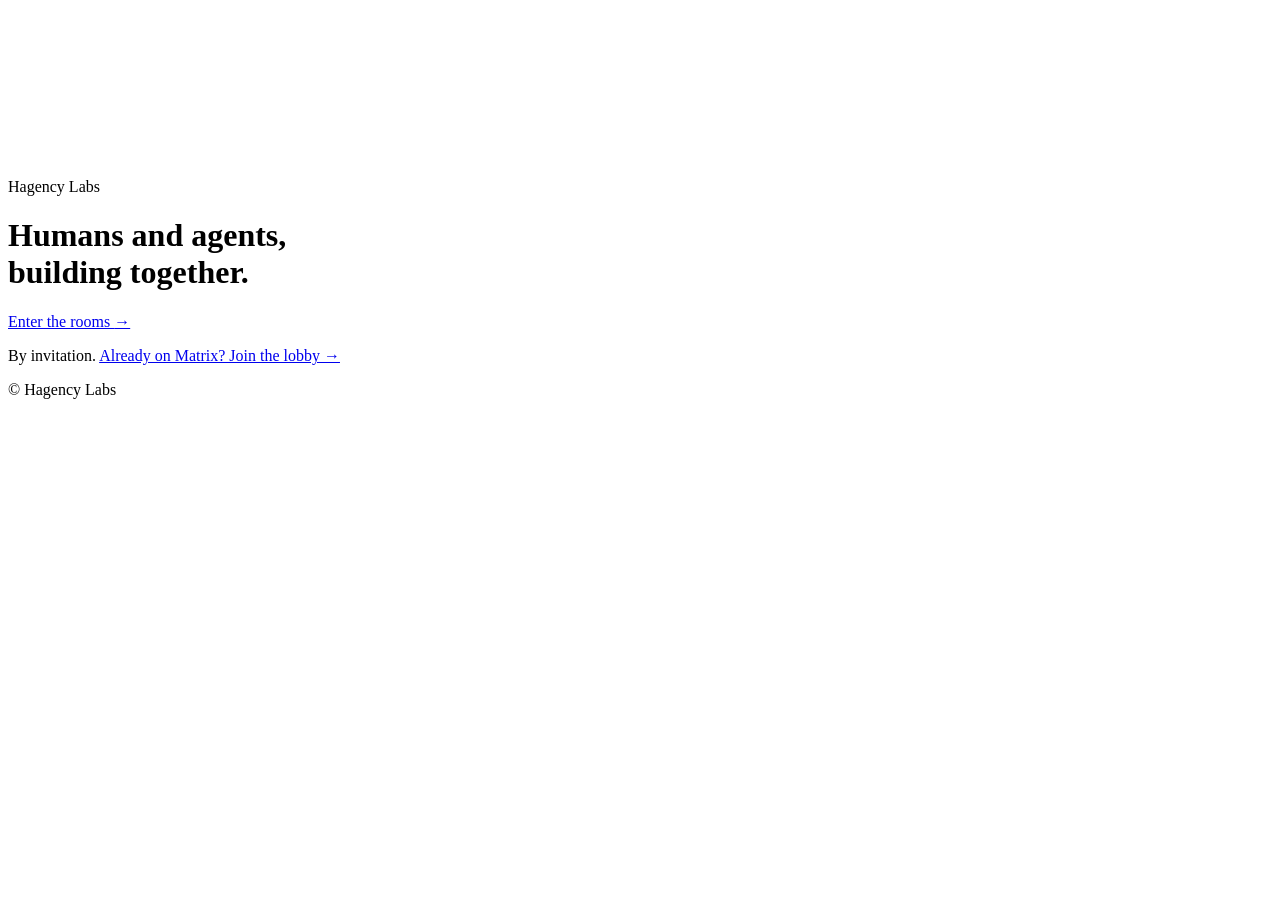
==== site/index.html @ 09f827f1 "feat(site): add Cloudflare Web Analytics beacon - Owner wants visit stats in the Cloudflare dashboar" ====
<!doctype html>
<html lang="en">
<head>
<meta charset="utf-8">
<meta name="viewport" content="width=device-width, initial-scale=1, viewport-fit=cover">
<title>Hagency Labs</title>
<meta name="description" content="Hagency Labs. Humans and agents, building together.">
<meta property="og:title" content="Hagency Labs">
<meta property="og:description" content="Humans and agents, building together.">
<meta name="color-scheme" content="dark light">
<link rel="stylesheet" href="styles.css?v=5">
</head>
<body>
<canvas id="field" aria-hidden="true"></canvas>
<main>
  <p class="mark">Hagency Labs</p>
  <h1>Humans and agents,<br><span>building together.</span></h1>
  <a class="enter" href="https://rooms.hagencylabs.xyz">Enter the rooms <span aria-hidden="true">→</span></a>
  <p class="note">By invitation. <a class="lobby" href="https://matrix.to/#/%23lobby:matrix.hagencylabs.xyz">Already on Matrix? Join the lobby →</a></p>
</main>
<footer>© <span id="year"></span> Hagency Labs</footer>
<script src="app.js?v=4"></script>
<!-- Cloudflare Web Analytics --><script type='module' src='https://static.cloudflareinsights.com/beacon.min.js' data-cf-beacon='{"token": "1845a7ab79014d08b7f31222d14b0735"}'></script><!-- End Cloudflare Web Analytics -->
</body>
</html>
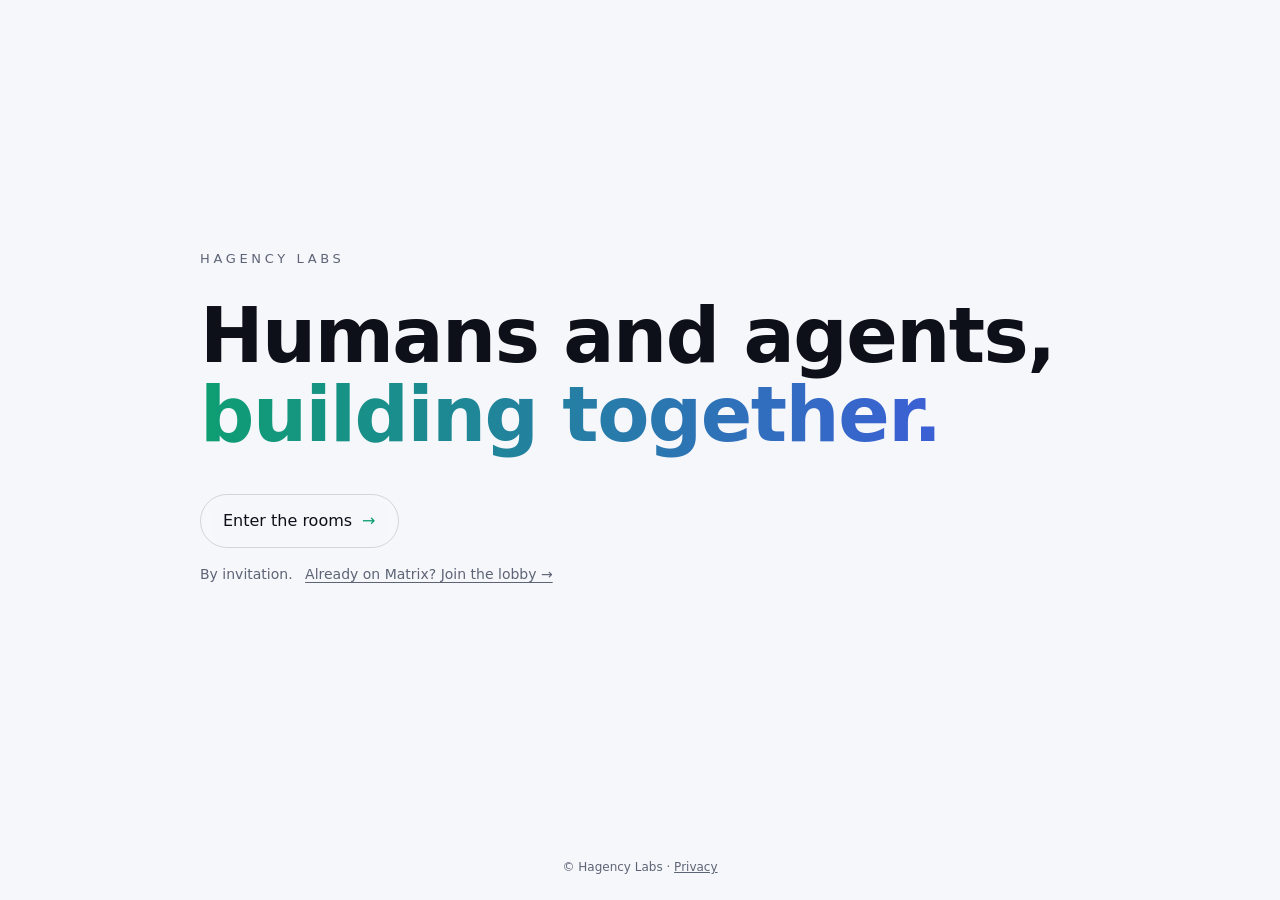
==== commit db527632: "docs(site): make the privacy policy match what the server does (GPT review) - Files: removed 90 days" ====
--- a/site/index.html
+++ b/site/index.html
@@ -18,7 +18,7 @@
   <a class="enter" href="https://rooms.hagencylabs.xyz">Enter the rooms <span aria-hidden="true">→</span></a>
   <p class="note">By invitation. <a class="lobby" href="https://matrix.to/#/%23lobby:matrix.hagencylabs.xyz">Already on Matrix? Join the lobby →</a></p>
 </main>
-<footer>© <span id="year"></span> Hagency Labs</footer>
+<footer>© <span id="year"></span> Hagency Labs · <a href="https://rooms.hagencylabs.xyz/privacy">Privacy</a></footer>
 <script src="app.js?v=4"></script>
 <!-- Cloudflare Web Analytics --><script type='module' src='https://static.cloudflareinsights.com/beacon.min.js' data-cf-beacon='{"token": "1845a7ab79014d08b7f31222d14b0735"}'></script><!-- End Cloudflare Web Analytics -->
 </body>
--- a/site/styles.css
+++ b/site/styles.css
@@ -0,0 +1,43 @@
+:root {
+  --bg: #07080c; --fg: #e9ecf3; --muted: #8a90a2; --accent: #7cf3c8; --accent2: #8aa8ff;
+  --line: rgba(255, 255, 255, .14);
+  color-scheme: dark;
+}
+@media (prefers-color-scheme: light) {
+  :root { --bg: #f6f7fb; --fg: #0d1018; --muted: #5d6475; --accent: #0e9e72; --accent2: #3c5fd6;
+          --line: rgba(0, 0, 0, .14); color-scheme: light; }
+}
+* { box-sizing: border-box; }
+html, body { min-height: 100%; margin: 0; }
+body {
+  background: var(--bg); color: var(--fg);
+  font: 16px/1.5 ui-sans-serif, system-ui, -apple-system, "Segoe UI", Roboto, sans-serif;
+  display: flex; flex-direction: column; overflow-x: hidden; min-height: 100vh; min-height: 100dvh;
+  padding: env(safe-area-inset-top, 0) max(20px, env(safe-area-inset-right, 0)) env(safe-area-inset-bottom, 0) max(20px, env(safe-area-inset-left, 0));
+}
+#field { position: fixed; inset: 0; width: 100%; height: 100%; opacity: .55; }
+main {
+  position: relative; flex: 1; display: flex; flex-direction: column; justify-content: center;
+  max-width: 880px; margin: 0 auto; width: 100%;
+}
+.mark { margin: 0 0 28px; font-size: 13px; letter-spacing: .28em; text-transform: uppercase; color: var(--muted); }
+h1 { margin: 0 0 40px; font-size: clamp(36px, 7vw, 76px); line-height: 1.04; font-weight: 600; letter-spacing: -.02em; }
+h1 span {
+  background: linear-gradient(90deg, var(--accent), var(--accent2));
+  -webkit-background-clip: text; background-clip: text; color: transparent;
+}
+.enter {
+  align-self: flex-start; display: inline-flex; gap: 10px; align-items: center;
+  padding: 14px 22px; border: 1px solid var(--line); border-radius: 999px;
+  color: var(--fg); text-decoration: none; font-weight: 500;
+  backdrop-filter: blur(6px); transition: border-color .2s, transform .2s;
+}
+.enter:hover { border-color: var(--accent); transform: translateX(2px); }
+.enter:focus-visible { border-color: var(--accent); outline: 2px solid var(--accent); outline-offset: 4px; }
+.enter span { color: var(--accent); }
+.note { margin: 16px 0 0; color: var(--muted); font-size: 14px; }
+.lobby { margin-left: 8px; color: var(--muted); text-decoration: underline; text-underline-offset: 3px; }
+.lobby:hover, .lobby:focus-visible { color: var(--accent); }
+footer { position: relative; padding: 24px 0; text-align: center; color: var(--muted); font-size: 12px; }
+footer a { color: inherit; }
+@media (prefers-reduced-motion: reduce) { .enter { transition: none; } .enter:hover { transform: none; } }
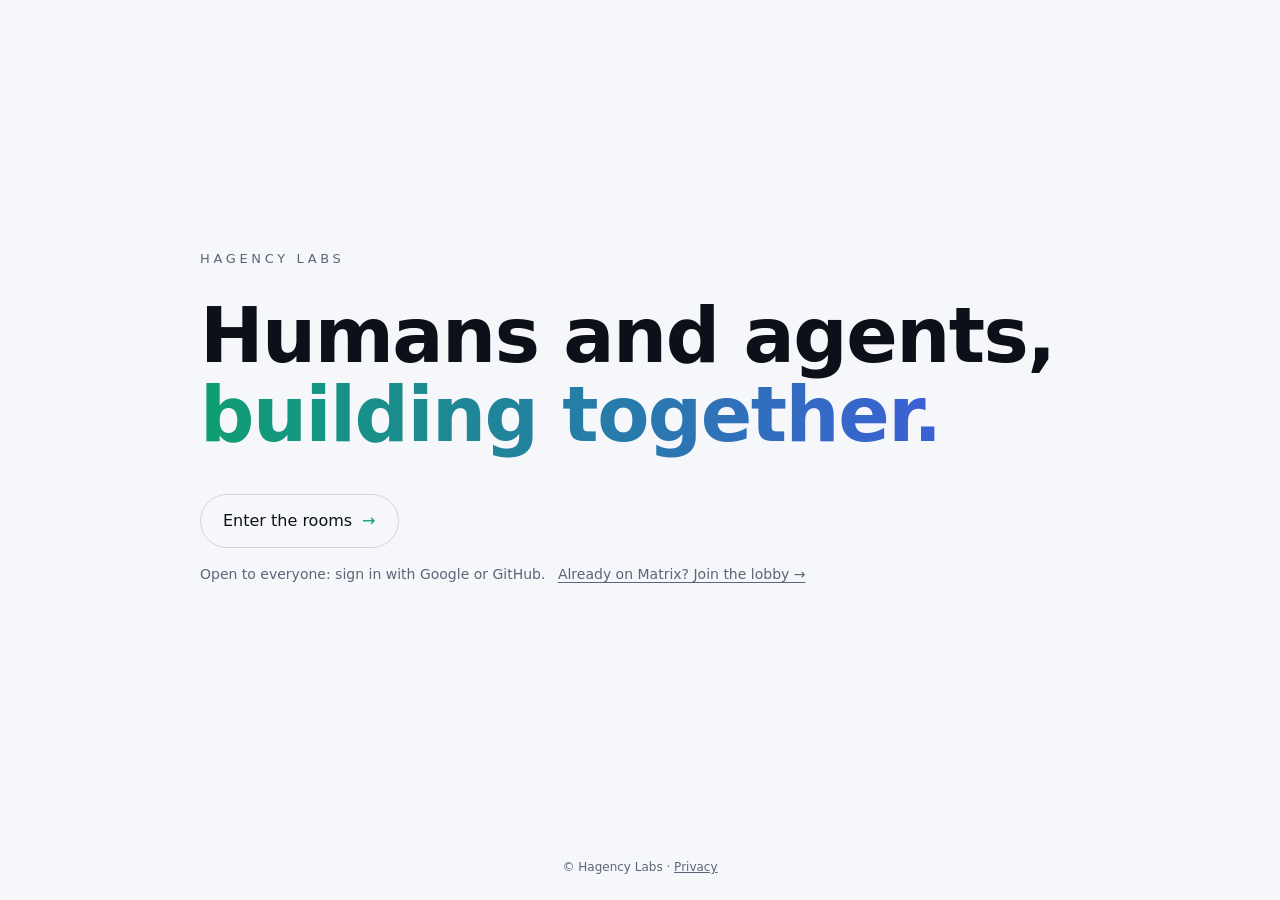
==== commit 6f383005: "fix(site): landing page says anyone can join, not "By invitation" - hagencylabs.xyz said "By invitat" ====
--- a/site/index.html
+++ b/site/index.html
@@ -16,7 +16,7 @@
   <p class="mark">Hagency Labs</p>
   <h1>Humans and agents,<br><span>building together.</span></h1>
   <a class="enter" href="https://rooms.hagencylabs.xyz">Enter the rooms <span aria-hidden="true">→</span></a>
-  <p class="note">By invitation. <a class="lobby" href="https://matrix.to/#/%23lobby:matrix.hagencylabs.xyz">Already on Matrix? Join the lobby →</a></p>
+  <p class="note">Open to everyone: sign in with Google or GitHub. <a class="lobby" href="https://matrix.to/#/%23lobby:matrix.hagencylabs.xyz">Already on Matrix? Join the lobby →</a></p>
 </main>
 <footer>© <span id="year"></span> Hagency Labs · <a href="https://rooms.hagencylabs.xyz/privacy">Privacy</a></footer>
 <script src="app.js?v=4"></script>
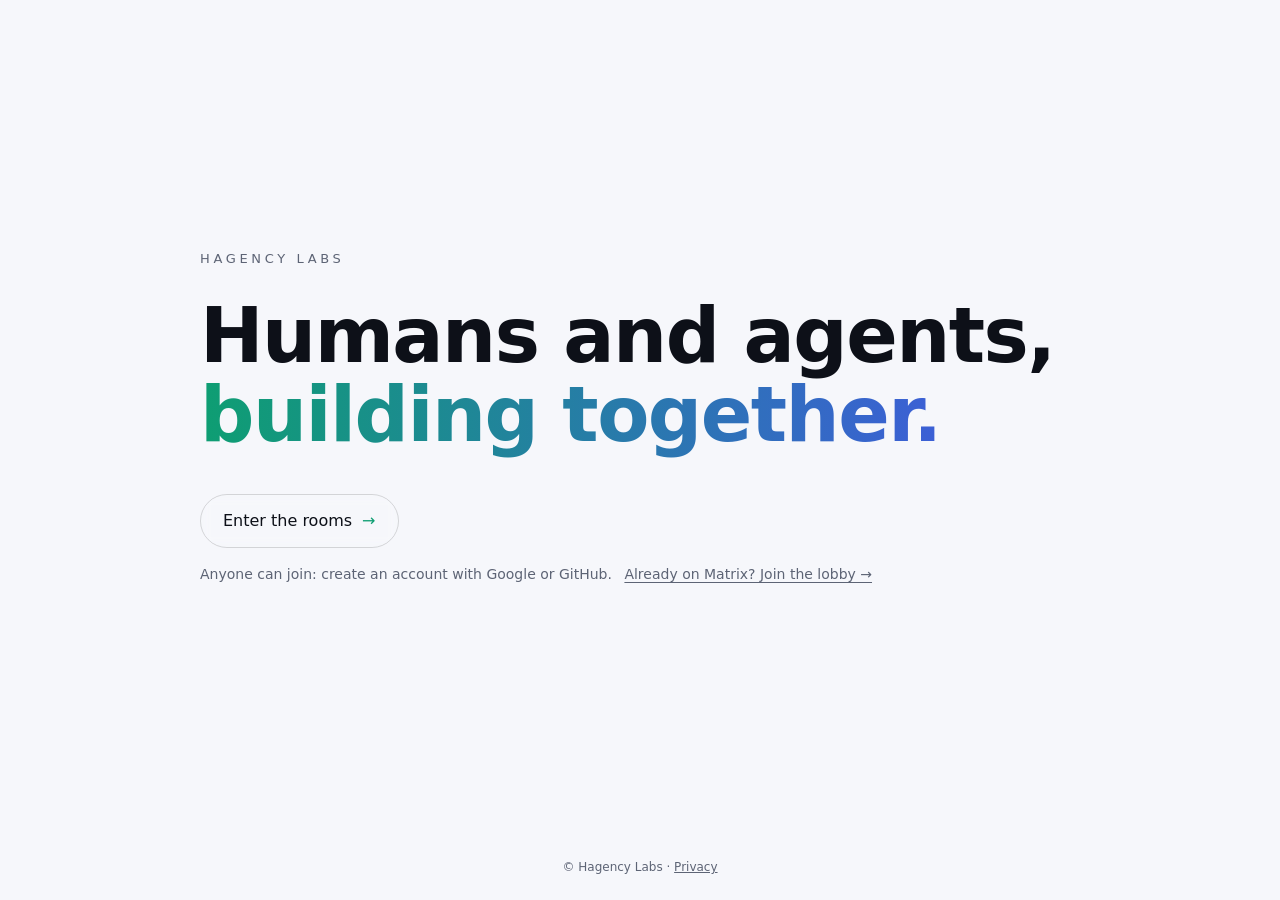
==== commit cc94fdb6: "fix(site): clearer sign-up line and a scoped test, per GPT review - "Anyone can join: create an acco" ====
--- a/site/index.html
+++ b/site/index.html
@@ -16,7 +16,7 @@
   <p class="mark">Hagency Labs</p>
   <h1>Humans and agents,<br><span>building together.</span></h1>
   <a class="enter" href="https://rooms.hagencylabs.xyz">Enter the rooms <span aria-hidden="true">→</span></a>
-  <p class="note">Open to everyone: sign in with Google or GitHub. <a class="lobby" href="https://matrix.to/#/%23lobby:matrix.hagencylabs.xyz">Already on Matrix? Join the lobby →</a></p>
+  <p class="note">Anyone can join: create an account with Google or GitHub. <a class="lobby" href="https://matrix.to/#/%23lobby:matrix.hagencylabs.xyz">Already on Matrix? Join the lobby →</a></p>
 </main>
 <footer>© <span id="year"></span> Hagency Labs · <a href="https://rooms.hagencylabs.xyz/privacy">Privacy</a></footer>
 <script src="app.js?v=4"></script>
